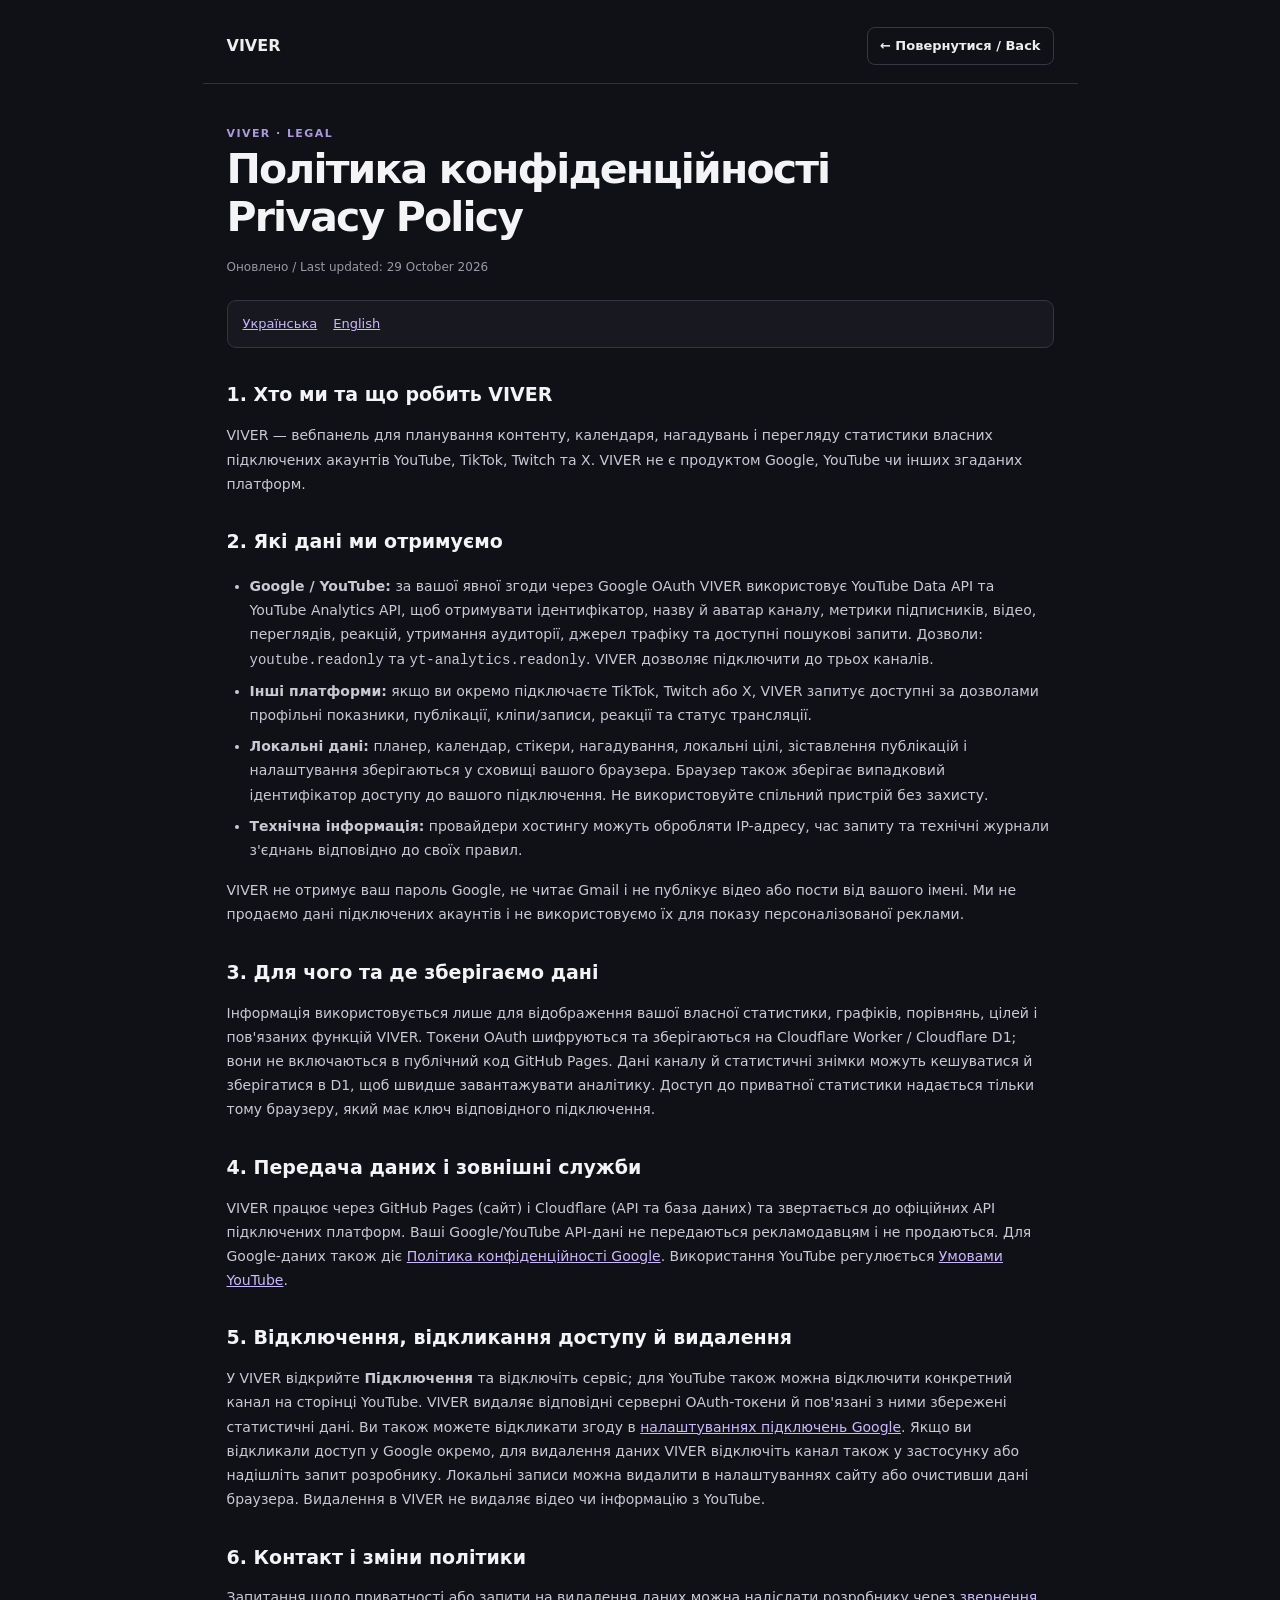
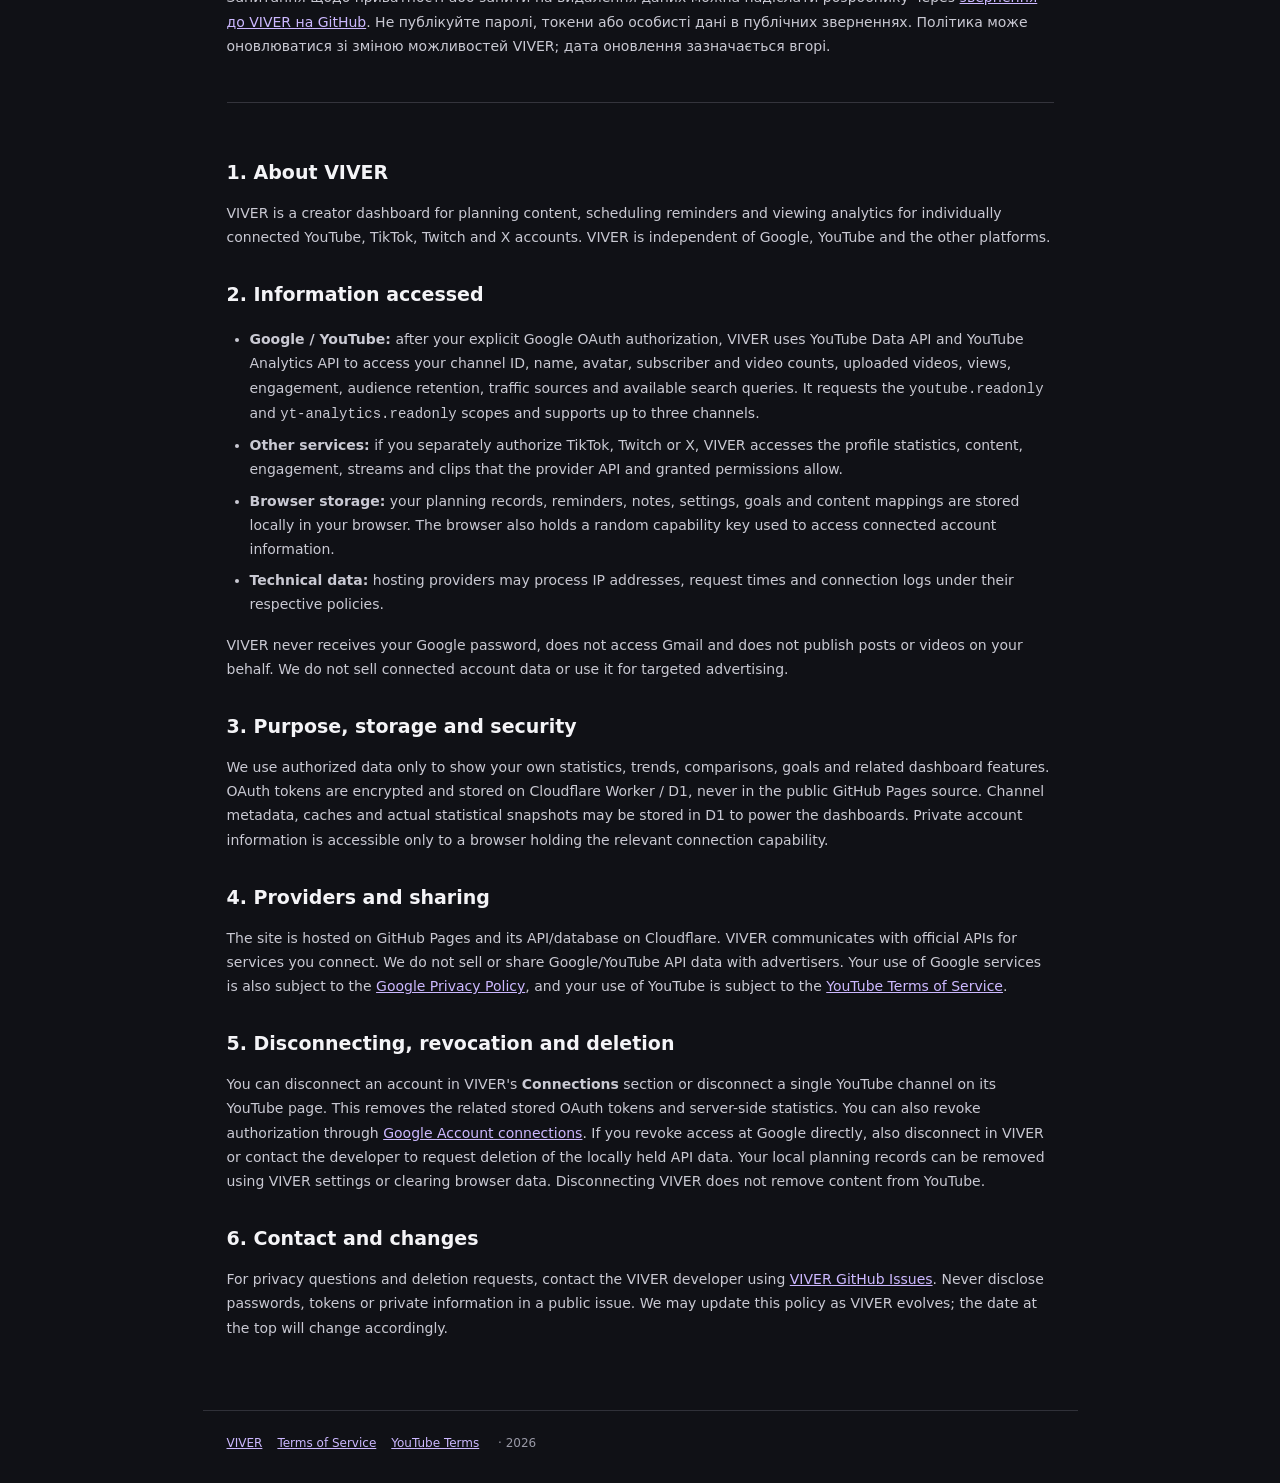
==== privacy.html @ 3655da23 "legal: publish public VIVER privacy.html for Google OAuth production branding" ====
<!doctype html>
<html lang="uk">
<head>
<meta charset="utf-8"><meta name="viewport" content="width=device-width,initial-scale=1">
<meta name="robots" content="index,follow">
<meta name="description" content="Політика конфіденційності VIVER. Як VIVER використовує Google, YouTube та інші дані підключених акаунтів.">
<title>Privacy Policy · Політика конфіденційності — VIVER</title>
<link rel="icon" href="./favicon.svg" type="image/svg+xml">
<link rel="stylesheet" href="./legal.css">
</head>
<body>
<header><a href="./">VIVER</a><a class="back" href="./">← Повернутися / Back</a></header>
<main>
<span class="eyebrow">VIVER · Legal</span>
<h1>Політика конфіденційності<br>Privacy Policy</h1>
<p class="updated">Оновлено / Last updated: 29 October 2026</p>
<div class="langs"><a href="#uk">Українська</a><a href="#en">English</a></div>
<section class="language" id="uk" lang="uk">
<h2>1. Хто ми та що робить VIVER</h2>
<p>VIVER — вебпанель для планування контенту, календаря, нагадувань і перегляду статистики власних підключених акаунтів YouTube, TikTok, Twitch та X. VIVER не є продуктом Google, YouTube чи інших згаданих платформ.</p>
<h2>2. Які дані ми отримуємо</h2>
<ul>
<li><strong>Google / YouTube:</strong> за вашої явної згоди через Google OAuth VIVER використовує YouTube Data API та YouTube Analytics API, щоб отримувати ідентифікатор, назву й аватар каналу, метрики підписників, відео, переглядів, реакцій, утримання аудиторії, джерел трафіку та доступні пошукові запити. Дозволи: <code>youtube.readonly</code> та <code>yt-analytics.readonly</code>. VIVER дозволяє підключити до трьох каналів.</li>
<li><strong>Інші платформи:</strong> якщо ви окремо підключаєте TikTok, Twitch або X, VIVER запитує доступні за дозволами профільні показники, публікації, кліпи/записи, реакції та статус трансляції.</li>
<li><strong>Локальні дані:</strong> планер, календар, стікери, нагадування, локальні цілі, зіставлення публікацій і налаштування зберігаються у сховищі вашого браузера. Браузер також зберігає випадковий ідентифікатор доступу до вашого підключення. Не використовуйте спільний пристрій без захисту.</li>
<li><strong>Технічна інформація:</strong> провайдери хостингу можуть обробляти IP-адресу, час запиту та технічні журнали з'єднань відповідно до своїх правил.</li>
</ul>
<p>VIVER не отримує ваш пароль Google, не читає Gmail і не публікує відео або пости від вашого імені. Ми не продаємо дані підключених акаунтів і не використовуємо їх для показу персоналізованої реклами.</p>
<h2>3. Для чого та де зберігаємо дані</h2>
<p>Інформація використовується лише для відображення вашої власної статистики, графіків, порівнянь, цілей і пов'язаних функцій VIVER. Токени OAuth шифруються та зберігаються на Cloudflare Worker / Cloudflare D1; вони не включаються в публічний код GitHub Pages. Дані каналу й статистичні знімки можуть кешуватися й зберігатися в D1, щоб швидше завантажувати аналітику. Доступ до приватної статистики надається тільки тому браузеру, який має ключ відповідного підключення.</p>
<h2>4. Передача даних і зовнішні служби</h2>
<p>VIVER працює через GitHub Pages (сайт) і Cloudflare (API та база даних) та звертається до офіційних API підключених платформ. Ваші Google/YouTube API-дані не передаються рекламодавцям і не продаються. Для Google-даних також діє <a href="https://policies.google.com/privacy" target="_blank" rel="noopener noreferrer">Політика конфіденційності Google</a>. Використання YouTube регулюється <a href="https://www.youtube.com/t/terms" target="_blank" rel="noopener noreferrer">Умовами YouTube</a>.</p>
<h2>5. Відключення, відкликання доступу й видалення</h2>
<p>У VIVER відкрийте <strong>Підключення</strong> та відключіть сервіс; для YouTube також можна відключити конкретний канал на сторінці YouTube. VIVER видаляє відповідні серверні OAuth-токени й пов'язані з ними збережені статистичні дані. Ви також можете відкликати згоду в <a href="https://myaccount.google.com/connections" target="_blank" rel="noopener noreferrer">налаштуваннях підключень Google</a>. Якщо ви відкликали доступ у Google окремо, для видалення даних VIVER відключіть канал також у застосунку або надішліть запит розробнику. Локальні записи можна видалити в налаштуваннях сайту або очистивши дані браузера. Видалення в VIVER не видаляє відео чи інформацію з YouTube.</p>
<h2>6. Контакт і зміни політики</h2>
<p>Запитання щодо приватності або запити на видалення даних можна надіслати розробнику через <a href="https://github.com/flekideveloper/viver/issues" target="_blank" rel="noopener noreferrer">звернення до VIVER на GitHub</a>. Не публікуйте паролі, токени або особисті дані в публічних зверненнях. Політика може оновлюватися зі зміною можливостей VIVER; дата оновлення зазначається вгорі.</p>
</section>
<section class="language" id="en" lang="en">
<h2>1. About VIVER</h2>
<p>VIVER is a creator dashboard for planning content, scheduling reminders and viewing analytics for individually connected YouTube, TikTok, Twitch and X accounts. VIVER is independent of Google, YouTube and the other platforms.</p>
<h2>2. Information accessed</h2>
<ul>
<li><strong>Google / YouTube:</strong> after your explicit Google OAuth authorization, VIVER uses YouTube Data API and YouTube Analytics API to access your channel ID, name, avatar, subscriber and video counts, uploaded videos, views, engagement, audience retention, traffic sources and available search queries. It requests the <code>youtube.readonly</code> and <code>yt-analytics.readonly</code> scopes and supports up to three channels.</li>
<li><strong>Other services:</strong> if you separately authorize TikTok, Twitch or X, VIVER accesses the profile statistics, content, engagement, streams and clips that the provider API and granted permissions allow.</li>
<li><strong>Browser storage:</strong> your planning records, reminders, notes, settings, goals and content mappings are stored locally in your browser. The browser also holds a random capability key used to access connected account information.</li>
<li><strong>Technical data:</strong> hosting providers may process IP addresses, request times and connection logs under their respective policies.</li>
</ul>
<p>VIVER never receives your Google password, does not access Gmail and does not publish posts or videos on your behalf. We do not sell connected account data or use it for targeted advertising.</p>
<h2>3. Purpose, storage and security</h2>
<p>We use authorized data only to show your own statistics, trends, comparisons, goals and related dashboard features. OAuth tokens are encrypted and stored on Cloudflare Worker / D1, never in the public GitHub Pages source. Channel metadata, caches and actual statistical snapshots may be stored in D1 to power the dashboards. Private account information is accessible only to a browser holding the relevant connection capability.</p>
<h2>4. Providers and sharing</h2>
<p>The site is hosted on GitHub Pages and its API/database on Cloudflare. VIVER communicates with official APIs for services you connect. We do not sell or share Google/YouTube API data with advertisers. Your use of Google services is also subject to the <a href="https://policies.google.com/privacy" target="_blank" rel="noopener noreferrer">Google Privacy Policy</a>, and your use of YouTube is subject to the <a href="https://www.youtube.com/t/terms" target="_blank" rel="noopener noreferrer">YouTube Terms of Service</a>.</p>
<h2>5. Disconnecting, revocation and deletion</h2>
<p>You can disconnect an account in VIVER's <strong>Connections</strong> section or disconnect a single YouTube channel on its YouTube page. This removes the related stored OAuth tokens and server-side statistics. You can also revoke authorization through <a href="https://myaccount.google.com/connections" target="_blank" rel="noopener noreferrer">Google Account connections</a>. If you revoke access at Google directly, also disconnect in VIVER or contact the developer to request deletion of the locally held API data. Your local planning records can be removed using VIVER settings or clearing browser data. Disconnecting VIVER does not remove content from YouTube.</p>
<h2>6. Contact and changes</h2>
<p>For privacy questions and deletion requests, contact the VIVER developer using <a href="https://github.com/flekideveloper/viver/issues" target="_blank" rel="noopener noreferrer">VIVER GitHub Issues</a>. Never disclose passwords, tokens or private information in a public issue. We may update this policy as VIVER evolves; the date at the top will change accordingly.</p>
</section>
</main>
<footer><a href="./">VIVER</a><a href="./terms.html">Terms of Service</a><a href="https://www.youtube.com/t/terms">YouTube Terms</a> · 2026</footer>
</body>
</html>
---- legal.css ----
:root{color-scheme:dark;font-family:system-ui,-apple-system,BlinkMacSystemFont,"Segoe UI",sans-serif}*{box-sizing:border-box}body{margin:0;background:#101116;color:#f4f4f7;line-height:1.73}header,main,footer{max-width:875px;margin:auto;padding-left:24px;padding-right:24px}header{padding-top:27px;padding-bottom:18px;display:flex;align-items:center;justify-content:space-between;gap:15px;border-bottom:1px solid #303139}header a{color:#eee;text-decoration:none;font-weight:650}main{padding-top:34px;padding-bottom:56px}h1{font-size:clamp(29px,4vw,41px);letter-spacing:-.045em;line-height:1.16;margin:0 0 16px}h2{font-size:19px;margin:29px 0 12px}h3{font-size:15px;margin:19px 0 6px}p,li{color:#c9c9d3;font-size:14px}p{margin:9px 0 14px}ul{padding-left:23px}li{margin:7px 0}a{color:#ccb8ff;overflow-wrap:anywhere}a:hover{text-decoration:none}.back{border:1px solid #373741;border-radius:8px;padding:7px 12px;font-size:13px}.eyebrow{font-size:11px;font-weight:650;letter-spacing:.13em;text-transform:uppercase;color:#ab99dc}.updated{font-size:12px;color:#9999a6}.langs{padding:12px 15px;border:1px solid #333540;border-radius:9px;background:#171820;margin-top:22px;font-size:13px}.langs a{margin-right:16px}section.language{margin:30px 0 0}section.language+section.language{border-top:1px solid #34343c;margin-top:44px;padding-top:24px}footer{padding-top:22px;padding-bottom:32px;border-top:1px solid #303139;font-size:12px;color:#9999a6}footer a{margin-right:15px}@media(max-width:550px){header,main,footer{padding-left:17px;padding-right:17px}header{padding-top:16px}main{padding-top:25px}}
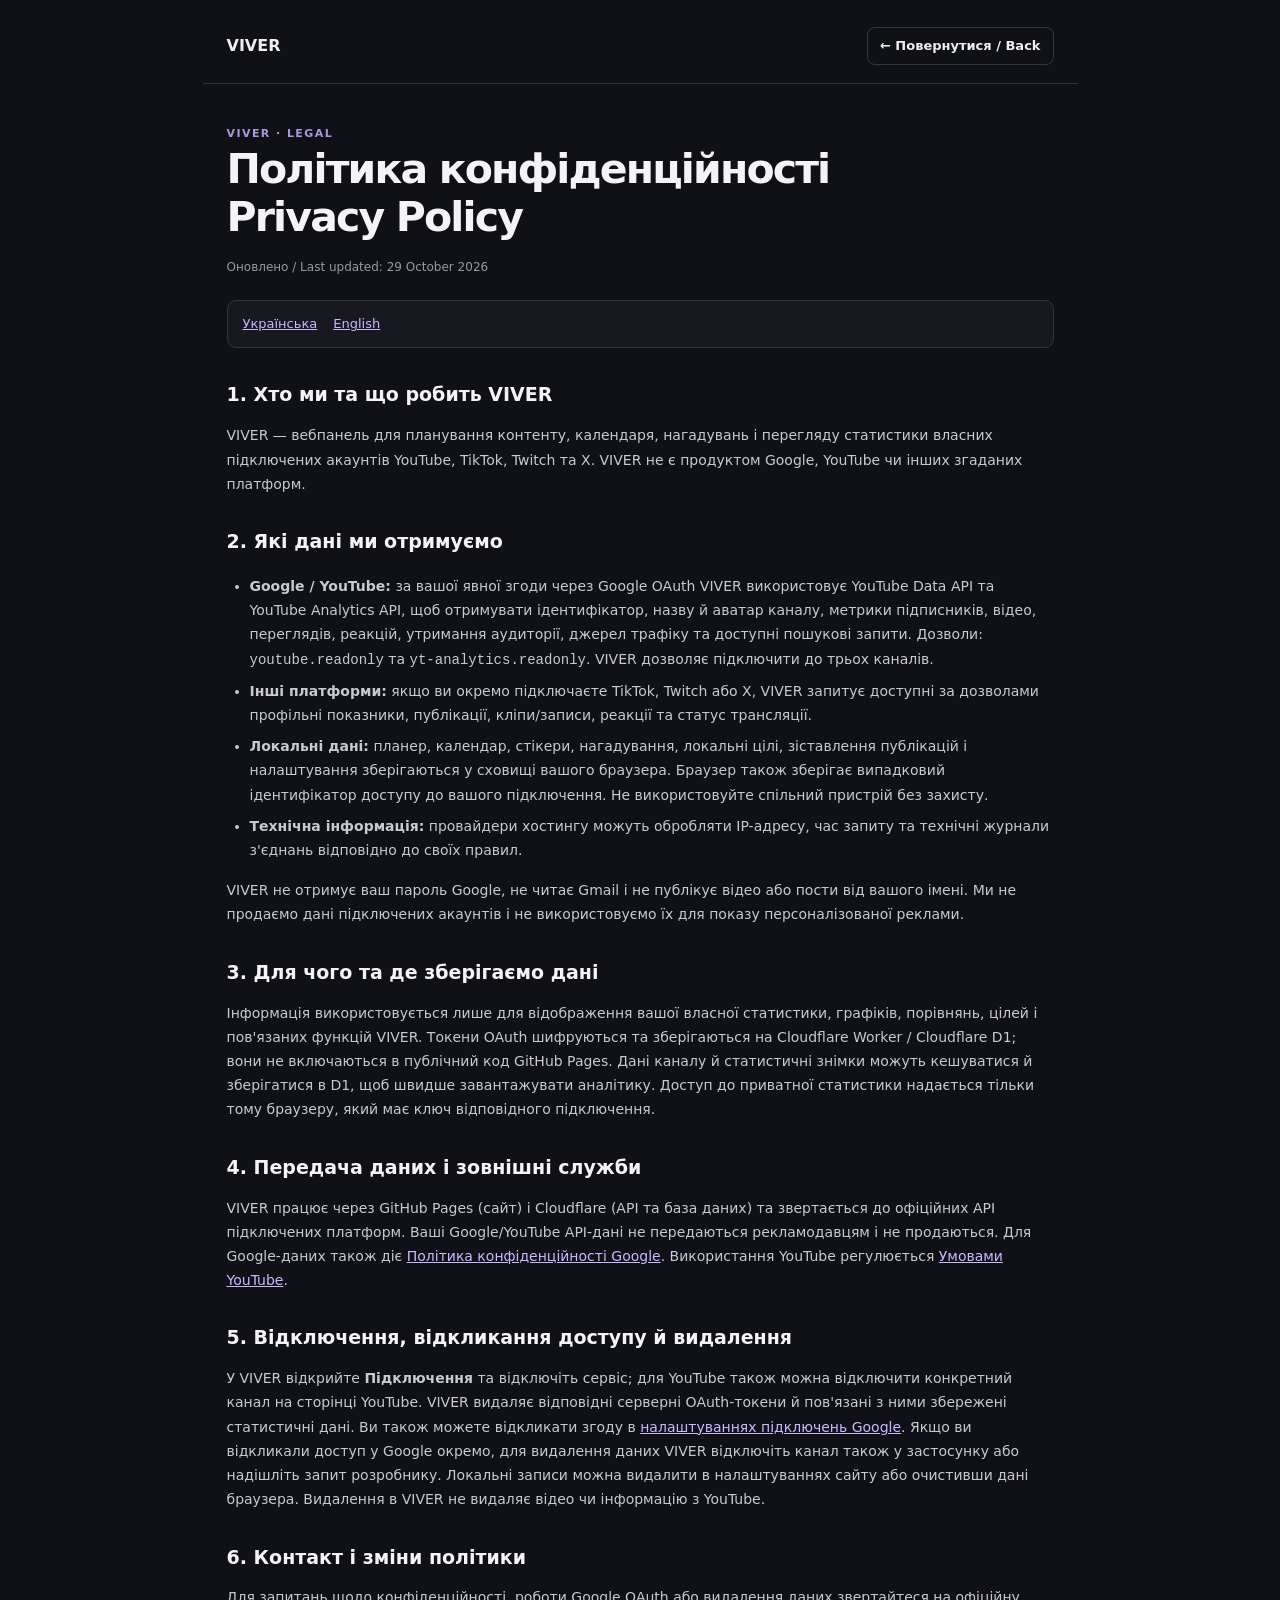
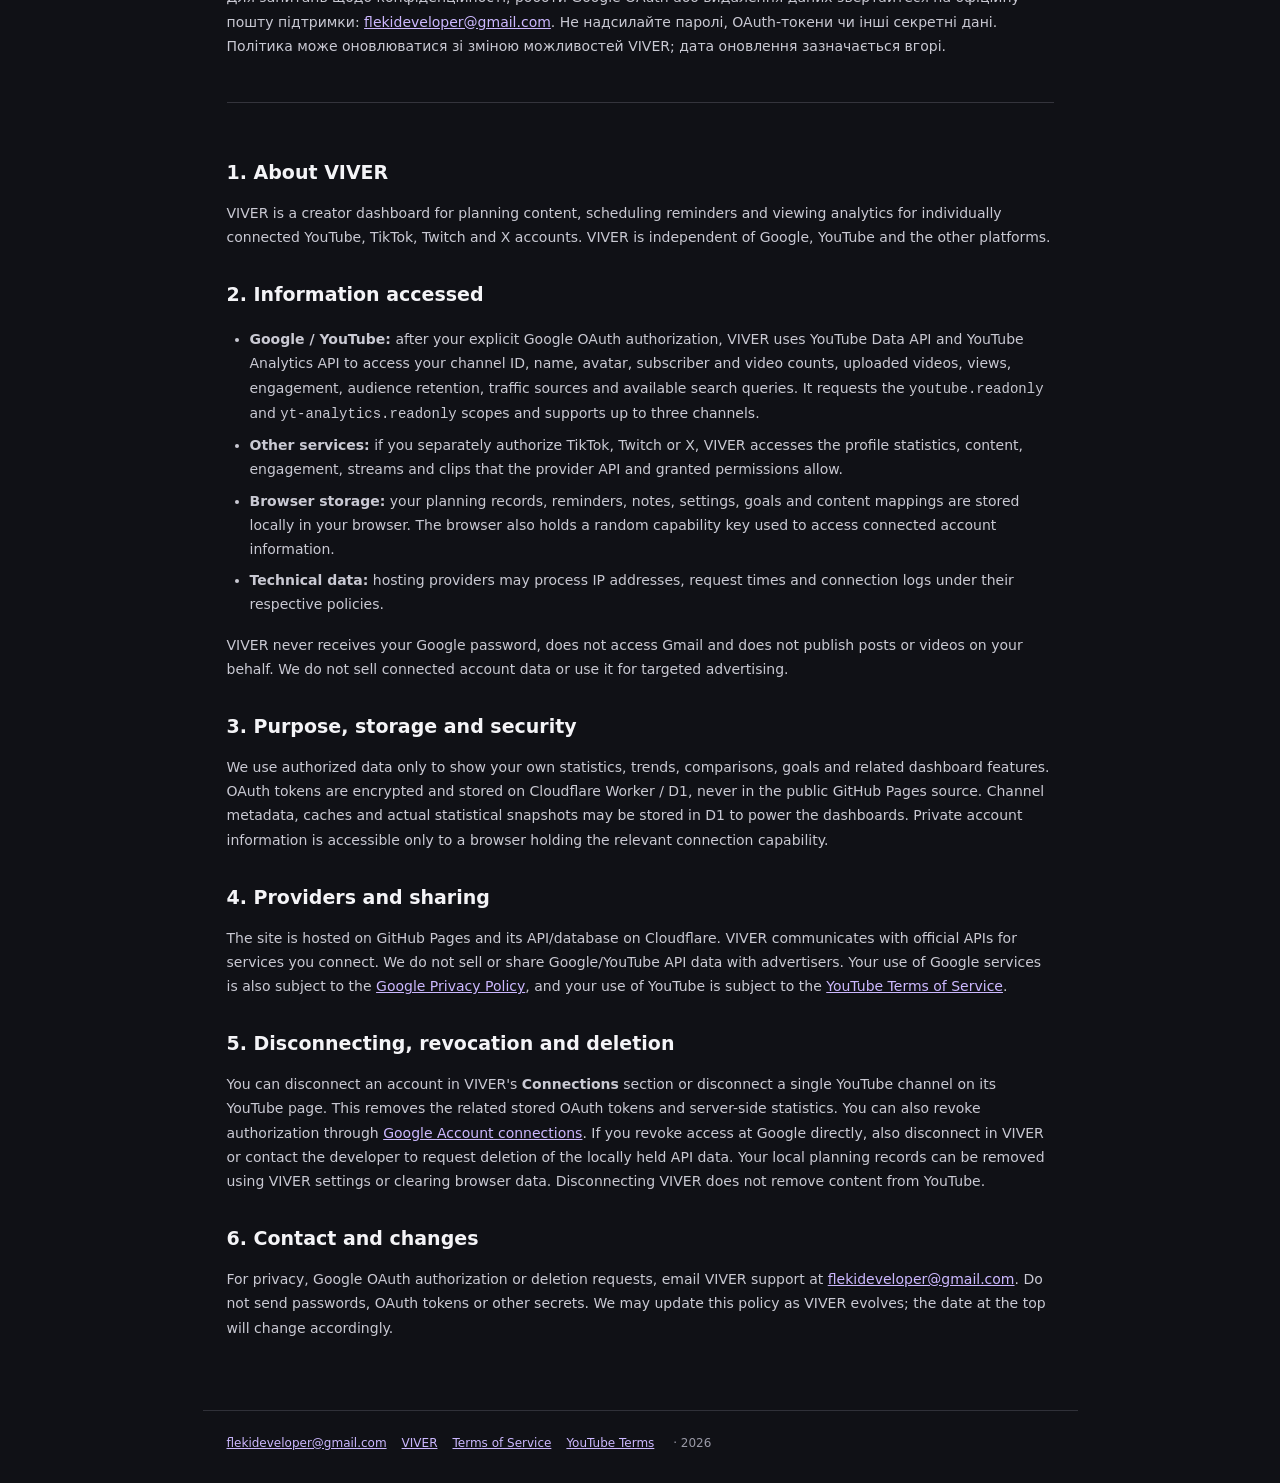
==== commit d4819e64: "legal: use flekideveloper@gmail.com as VIVER official support contact on site and in legal policies" ====
--- a/privacy.html
+++ b/privacy.html
@@ -33,7 +33,7 @@
 <h2>5. Відключення, відкликання доступу й видалення</h2>
 <p>У VIVER відкрийте <strong>Підключення</strong> та відключіть сервіс; для YouTube також можна відключити конкретний канал на сторінці YouTube. VIVER видаляє відповідні серверні OAuth-токени й пов'язані з ними збережені статистичні дані. Ви також можете відкликати згоду в <a href="https://myaccount.google.com/connections" target="_blank" rel="noopener noreferrer">налаштуваннях підключень Google</a>. Якщо ви відкликали доступ у Google окремо, для видалення даних VIVER відключіть канал також у застосунку або надішліть запит розробнику. Локальні записи можна видалити в налаштуваннях сайту або очистивши дані браузера. Видалення в VIVER не видаляє відео чи інформацію з YouTube.</p>
 <h2>6. Контакт і зміни політики</h2>
-<p>Запитання щодо приватності або запити на видалення даних можна надіслати розробнику через <a href="https://github.com/flekideveloper/viver/issues" target="_blank" rel="noopener noreferrer">звернення до VIVER на GitHub</a>. Не публікуйте паролі, токени або особисті дані в публічних зверненнях. Політика може оновлюватися зі зміною можливостей VIVER; дата оновлення зазначається вгорі.</p>
+<p>Для запитань щодо конфіденційності, роботи Google OAuth або видалення даних звертайтеся на офіційну пошту підтримки: <a href="mailto:flekideveloper@gmail.com">flekideveloper@gmail.com</a>. Не надсилайте паролі, OAuth-токени чи інші секретні дані. Політика може оновлюватися зі зміною можливостей VIVER; дата оновлення зазначається вгорі.</p>
 </section>
 <section class="language" id="en" lang="en">
 <h2>1. About VIVER</h2>
@@ -53,9 +53,9 @@
 <h2>5. Disconnecting, revocation and deletion</h2>
 <p>You can disconnect an account in VIVER's <strong>Connections</strong> section or disconnect a single YouTube channel on its YouTube page. This removes the related stored OAuth tokens and server-side statistics. You can also revoke authorization through <a href="https://myaccount.google.com/connections" target="_blank" rel="noopener noreferrer">Google Account connections</a>. If you revoke access at Google directly, also disconnect in VIVER or contact the developer to request deletion of the locally held API data. Your local planning records can be removed using VIVER settings or clearing browser data. Disconnecting VIVER does not remove content from YouTube.</p>
 <h2>6. Contact and changes</h2>
-<p>For privacy questions and deletion requests, contact the VIVER developer using <a href="https://github.com/flekideveloper/viver/issues" target="_blank" rel="noopener noreferrer">VIVER GitHub Issues</a>. Never disclose passwords, tokens or private information in a public issue. We may update this policy as VIVER evolves; the date at the top will change accordingly.</p>
+<p>For privacy, Google OAuth authorization or deletion requests, email VIVER support at <a href="mailto:flekideveloper@gmail.com">flekideveloper@gmail.com</a>. Do not send passwords, OAuth tokens or other secrets. We may update this policy as VIVER evolves; the date at the top will change accordingly.</p>
 </section>
 </main>
-<footer><a href="./">VIVER</a><a href="./terms.html">Terms of Service</a><a href="https://www.youtube.com/t/terms">YouTube Terms</a> · 2026</footer>
+<footer><a href="mailto:flekideveloper@gmail.com">flekideveloper@gmail.com</a><a href="./">VIVER</a><a href="./terms.html">Terms of Service</a><a href="https://www.youtube.com/t/terms">YouTube Terms</a> · 2026</footer>
 </body>
 </html>
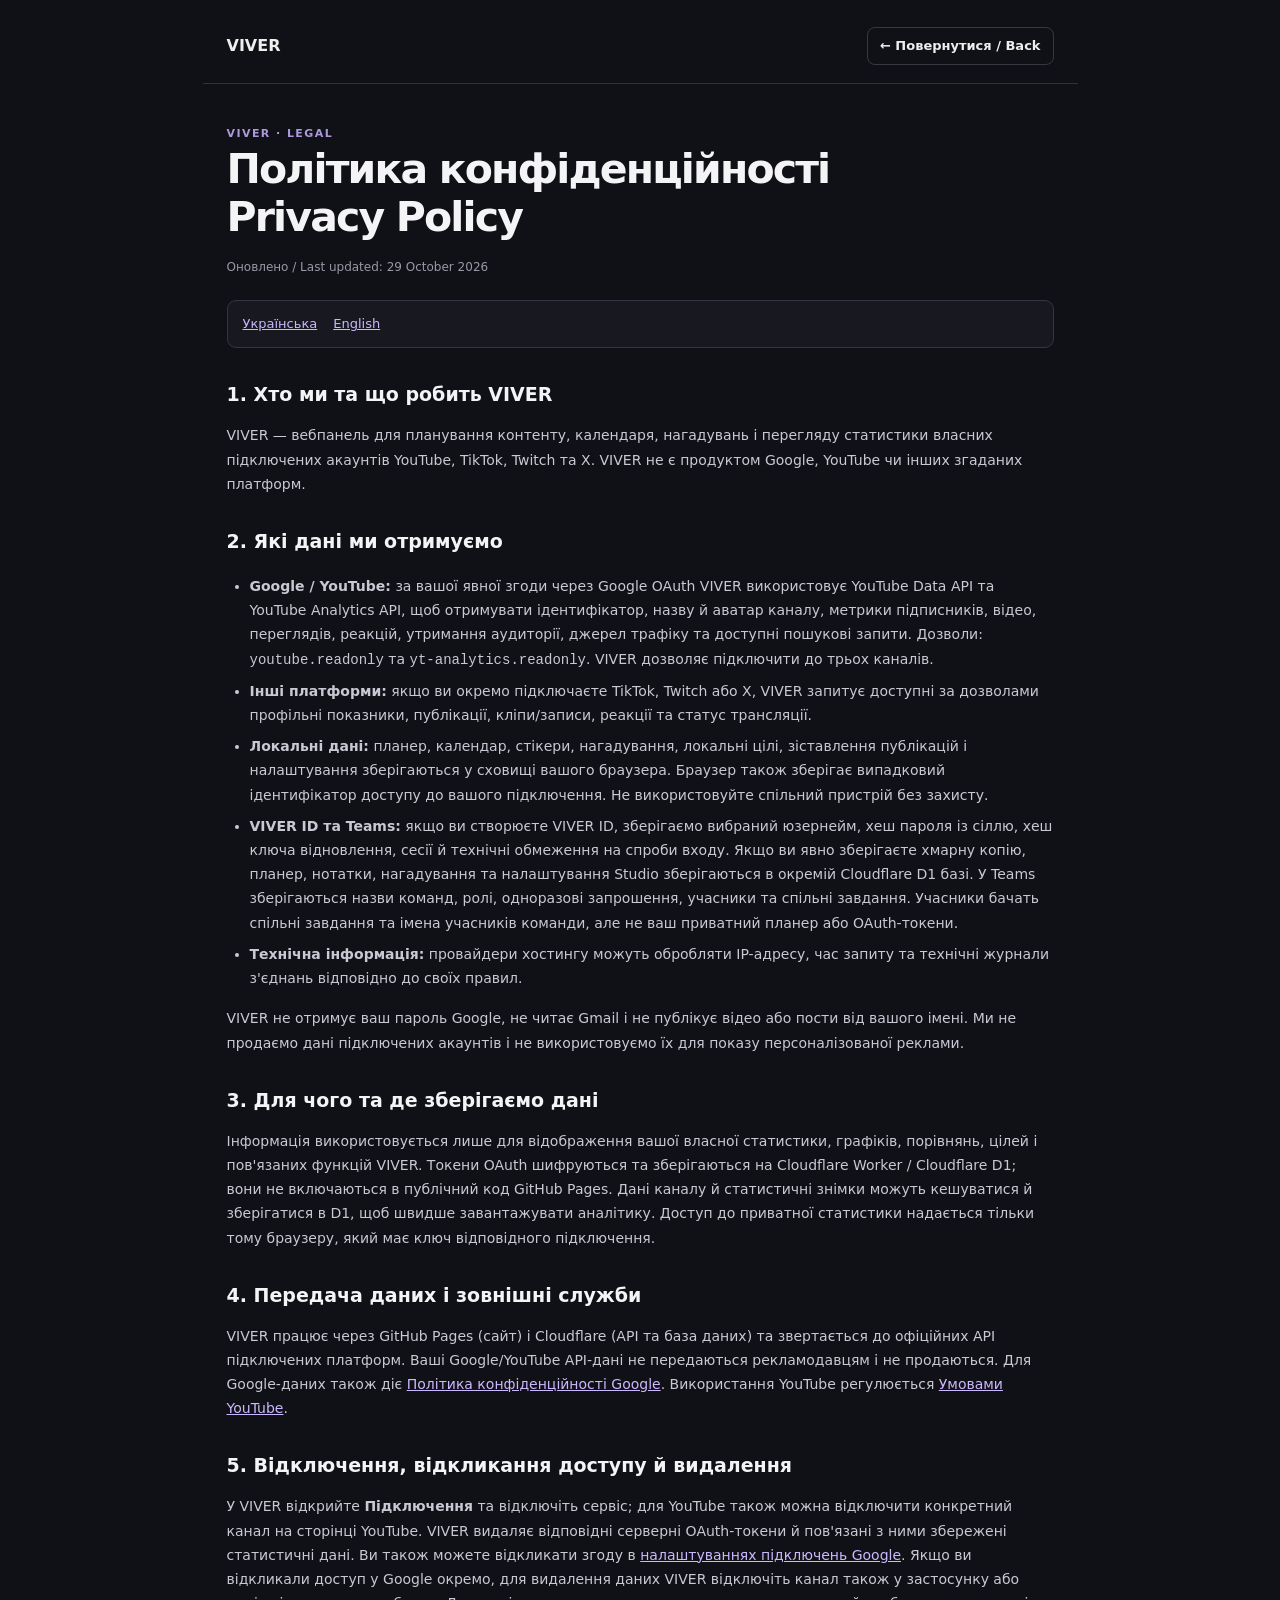
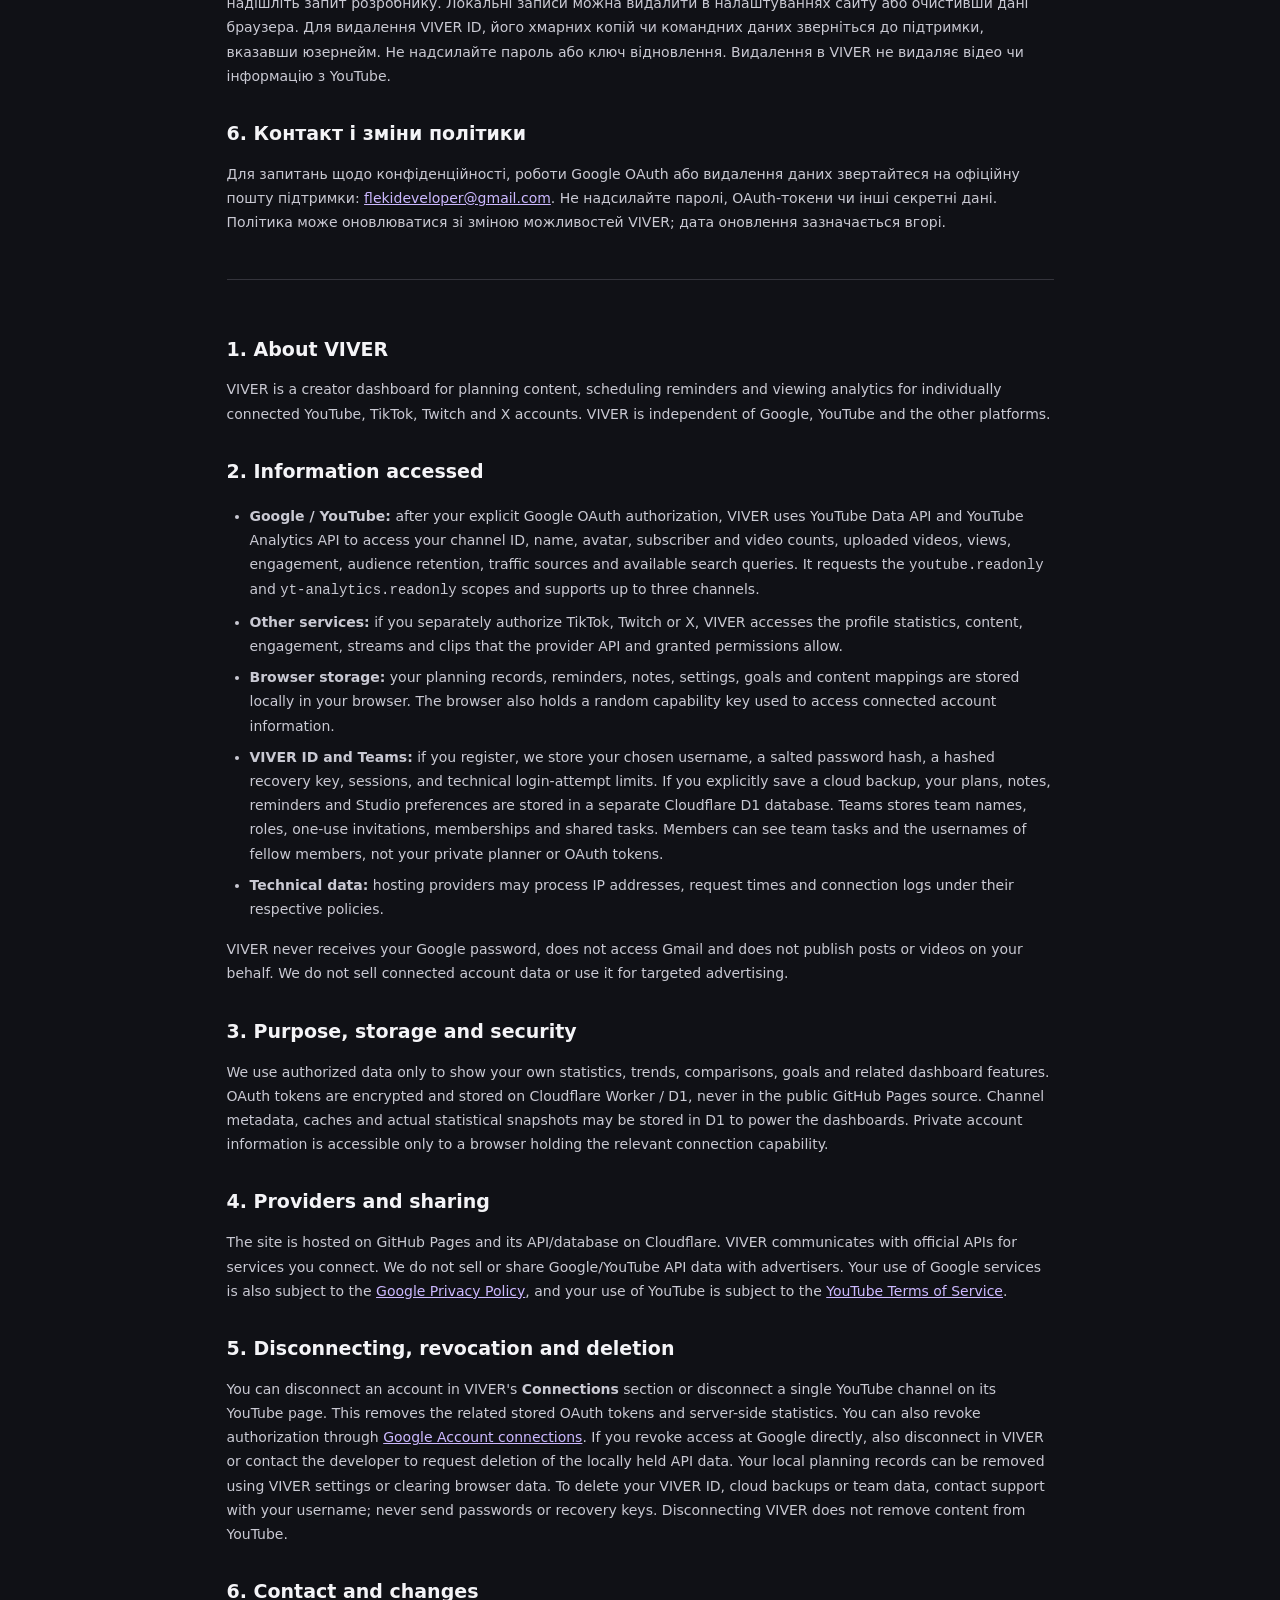
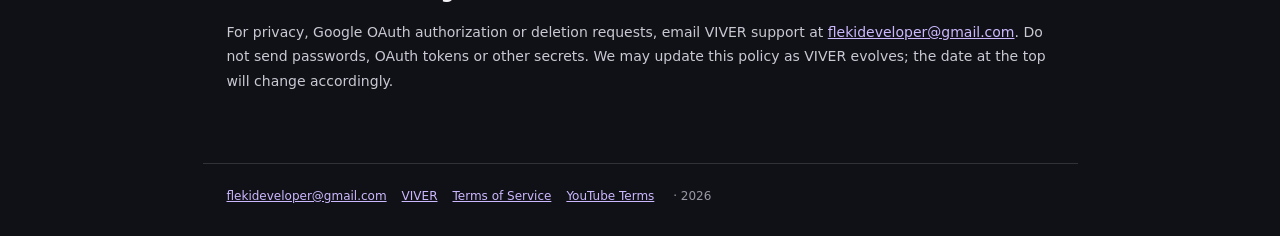
==== commit e60739e2: "Disclose VIVER ID, cloud workspace and Teams processing in privacy policy" ====
--- a/privacy.html
+++ b/privacy.html
@@ -23,6 +23,7 @@
 <li><strong>Google / YouTube:</strong> за вашої явної згоди через Google OAuth VIVER використовує YouTube Data API та YouTube Analytics API, щоб отримувати ідентифікатор, назву й аватар каналу, метрики підписників, відео, переглядів, реакцій, утримання аудиторії, джерел трафіку та доступні пошукові запити. Дозволи: <code>youtube.readonly</code> та <code>yt-analytics.readonly</code>. VIVER дозволяє підключити до трьох каналів.</li>
 <li><strong>Інші платформи:</strong> якщо ви окремо підключаєте TikTok, Twitch або X, VIVER запитує доступні за дозволами профільні показники, публікації, кліпи/записи, реакції та статус трансляції.</li>
 <li><strong>Локальні дані:</strong> планер, календар, стікери, нагадування, локальні цілі, зіставлення публікацій і налаштування зберігаються у сховищі вашого браузера. Браузер також зберігає випадковий ідентифікатор доступу до вашого підключення. Не використовуйте спільний пристрій без захисту.</li>
+<li><strong>VIVER ID та Teams:</strong> якщо ви створюєте VIVER ID, зберігаємо вибраний юзернейм, хеш пароля із сіллю, хеш ключа відновлення, сесії й технічні обмеження на спроби входу. Якщо ви явно зберігаєте хмарну копію, планер, нотатки, нагадування та налаштування Studio зберігаються в окремій Cloudflare D1 базі. У Teams зберігаються назви команд, ролі, одноразові запрошення, учасники та спільні завдання. Учасники бачать спільні завдання та імена учасників команди, але не ваш приватний планер або OAuth-токени.</li>
 <li><strong>Технічна інформація:</strong> провайдери хостингу можуть обробляти IP-адресу, час запиту та технічні журнали з'єднань відповідно до своїх правил.</li>
 </ul>
 <p>VIVER не отримує ваш пароль Google, не читає Gmail і не публікує відео або пости від вашого імені. Ми не продаємо дані підключених акаунтів і не використовуємо їх для показу персоналізованої реклами.</p>
@@ -31,7 +32,7 @@
 <h2>4. Передача даних і зовнішні служби</h2>
 <p>VIVER працює через GitHub Pages (сайт) і Cloudflare (API та база даних) та звертається до офіційних API підключених платформ. Ваші Google/YouTube API-дані не передаються рекламодавцям і не продаються. Для Google-даних також діє <a href="https://policies.google.com/privacy" target="_blank" rel="noopener noreferrer">Політика конфіденційності Google</a>. Використання YouTube регулюється <a href="https://www.youtube.com/t/terms" target="_blank" rel="noopener noreferrer">Умовами YouTube</a>.</p>
 <h2>5. Відключення, відкликання доступу й видалення</h2>
-<p>У VIVER відкрийте <strong>Підключення</strong> та відключіть сервіс; для YouTube також можна відключити конкретний канал на сторінці YouTube. VIVER видаляє відповідні серверні OAuth-токени й пов'язані з ними збережені статистичні дані. Ви також можете відкликати згоду в <a href="https://myaccount.google.com/connections" target="_blank" rel="noopener noreferrer">налаштуваннях підключень Google</a>. Якщо ви відкликали доступ у Google окремо, для видалення даних VIVER відключіть канал також у застосунку або надішліть запит розробнику. Локальні записи можна видалити в налаштуваннях сайту або очистивши дані браузера. Видалення в VIVER не видаляє відео чи інформацію з YouTube.</p>
+<p>У VIVER відкрийте <strong>Підключення</strong> та відключіть сервіс; для YouTube також можна відключити конкретний канал на сторінці YouTube. VIVER видаляє відповідні серверні OAuth-токени й пов'язані з ними збережені статистичні дані. Ви також можете відкликати згоду в <a href="https://myaccount.google.com/connections" target="_blank" rel="noopener noreferrer">налаштуваннях підключень Google</a>. Якщо ви відкликали доступ у Google окремо, для видалення даних VIVER відключіть канал також у застосунку або надішліть запит розробнику. Локальні записи можна видалити в налаштуваннях сайту або очистивши дані браузера. Для видалення VIVER ID, його хмарних копій чи командних даних зверніться до підтримки, вказавши юзернейм. Не надсилайте пароль або ключ відновлення. Видалення в VIVER не видаляє відео чи інформацію з YouTube.</p>
 <h2>6. Контакт і зміни політики</h2>
 <p>Для запитань щодо конфіденційності, роботи Google OAuth або видалення даних звертайтеся на офіційну пошту підтримки: <a href="mailto:flekideveloper@gmail.com">flekideveloper@gmail.com</a>. Не надсилайте паролі, OAuth-токени чи інші секретні дані. Політика може оновлюватися зі зміною можливостей VIVER; дата оновлення зазначається вгорі.</p>
 </section>
@@ -43,6 +44,7 @@
 <li><strong>Google / YouTube:</strong> after your explicit Google OAuth authorization, VIVER uses YouTube Data API and YouTube Analytics API to access your channel ID, name, avatar, subscriber and video counts, uploaded videos, views, engagement, audience retention, traffic sources and available search queries. It requests the <code>youtube.readonly</code> and <code>yt-analytics.readonly</code> scopes and supports up to three channels.</li>
 <li><strong>Other services:</strong> if you separately authorize TikTok, Twitch or X, VIVER accesses the profile statistics, content, engagement, streams and clips that the provider API and granted permissions allow.</li>
 <li><strong>Browser storage:</strong> your planning records, reminders, notes, settings, goals and content mappings are stored locally in your browser. The browser also holds a random capability key used to access connected account information.</li>
+<li><strong>VIVER ID and Teams:</strong> if you register, we store your chosen username, a salted password hash, a hashed recovery key, sessions, and technical login-attempt limits. If you explicitly save a cloud backup, your plans, notes, reminders and Studio preferences are stored in a separate Cloudflare D1 database. Teams stores team names, roles, one-use invitations, memberships and shared tasks. Members can see team tasks and the usernames of fellow members, not your private planner or OAuth tokens.</li>
 <li><strong>Technical data:</strong> hosting providers may process IP addresses, request times and connection logs under their respective policies.</li>
 </ul>
 <p>VIVER never receives your Google password, does not access Gmail and does not publish posts or videos on your behalf. We do not sell connected account data or use it for targeted advertising.</p>
@@ -51,7 +53,7 @@
 <h2>4. Providers and sharing</h2>
 <p>The site is hosted on GitHub Pages and its API/database on Cloudflare. VIVER communicates with official APIs for services you connect. We do not sell or share Google/YouTube API data with advertisers. Your use of Google services is also subject to the <a href="https://policies.google.com/privacy" target="_blank" rel="noopener noreferrer">Google Privacy Policy</a>, and your use of YouTube is subject to the <a href="https://www.youtube.com/t/terms" target="_blank" rel="noopener noreferrer">YouTube Terms of Service</a>.</p>
 <h2>5. Disconnecting, revocation and deletion</h2>
-<p>You can disconnect an account in VIVER's <strong>Connections</strong> section or disconnect a single YouTube channel on its YouTube page. This removes the related stored OAuth tokens and server-side statistics. You can also revoke authorization through <a href="https://myaccount.google.com/connections" target="_blank" rel="noopener noreferrer">Google Account connections</a>. If you revoke access at Google directly, also disconnect in VIVER or contact the developer to request deletion of the locally held API data. Your local planning records can be removed using VIVER settings or clearing browser data. Disconnecting VIVER does not remove content from YouTube.</p>
+<p>You can disconnect an account in VIVER's <strong>Connections</strong> section or disconnect a single YouTube channel on its YouTube page. This removes the related stored OAuth tokens and server-side statistics. You can also revoke authorization through <a href="https://myaccount.google.com/connections" target="_blank" rel="noopener noreferrer">Google Account connections</a>. If you revoke access at Google directly, also disconnect in VIVER or contact the developer to request deletion of the locally held API data. Your local planning records can be removed using VIVER settings or clearing browser data. To delete your VIVER ID, cloud backups or team data, contact support with your username; never send passwords or recovery keys. Disconnecting VIVER does not remove content from YouTube.</p>
 <h2>6. Contact and changes</h2>
 <p>For privacy, Google OAuth authorization or deletion requests, email VIVER support at <a href="mailto:flekideveloper@gmail.com">flekideveloper@gmail.com</a>. Do not send passwords, OAuth tokens or other secrets. We may update this policy as VIVER evolves; the date at the top will change accordingly.</p>
 </section>
